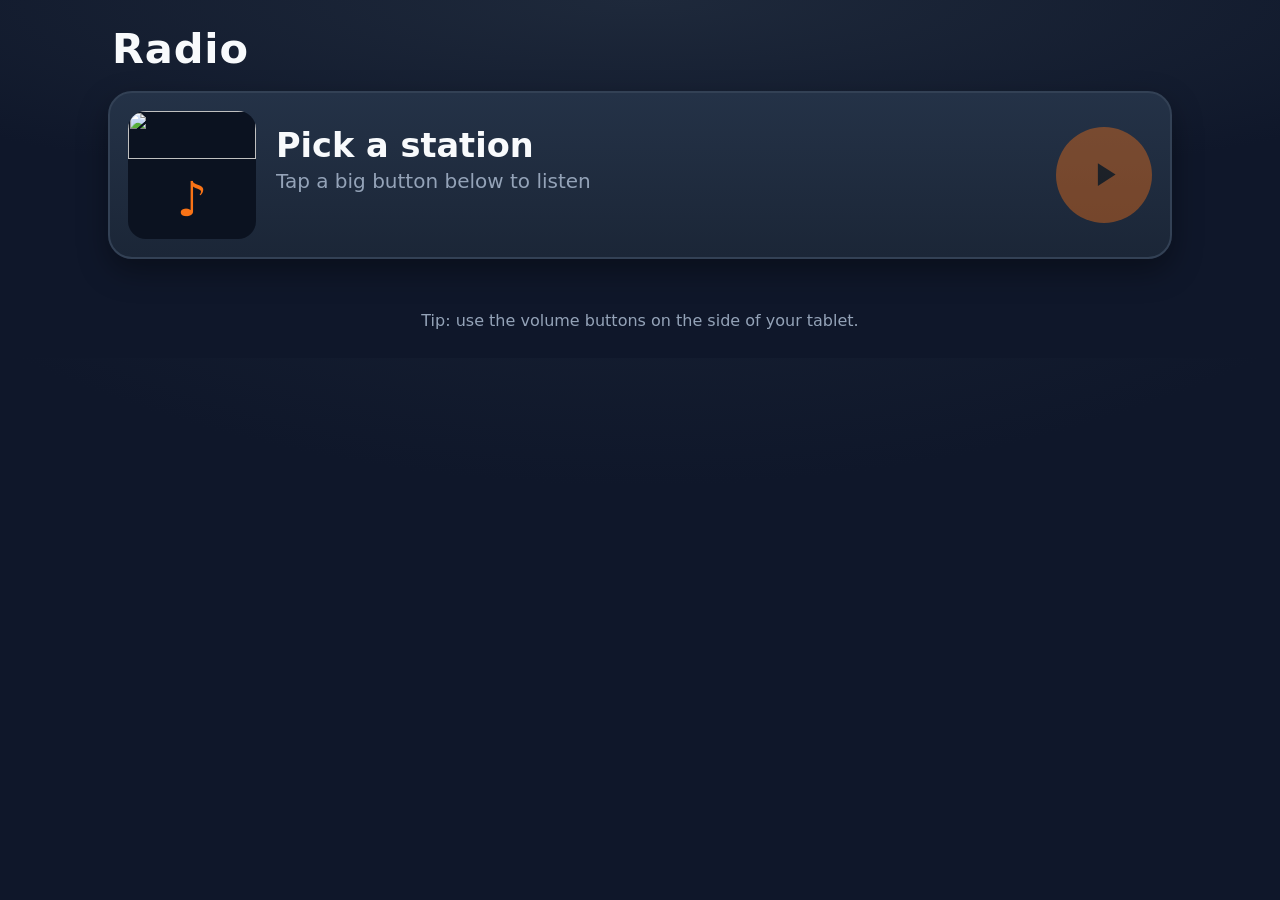
==== index.html @ dbed565b "Initial senior-friendly internet radio page" ====
<!DOCTYPE html>
<html lang="en">
<head>
  <meta charset="utf-8" />
  <meta name="viewport" content="width=device-width, initial-scale=1, viewport-fit=cover" />
  <meta name="theme-color" content="#0f172a" />
  <meta name="apple-mobile-web-app-capable" content="yes" />
  <meta name="apple-mobile-web-app-status-bar-style" content="black-translucent" />
  <meta name="apple-mobile-web-app-title" content="Radio" />
  <title>Radio</title>
  <link rel="manifest" href="manifest.webmanifest" />
  <link rel="apple-touch-icon" href="assets/logos/fm961.jpg" />
  <link rel="stylesheet" href="styles.css" />
</head>
<body>
  <main class="page">
    <h1 class="page-title">Radio</h1>

    <section class="now-playing" id="nowPlaying" data-state="idle">
      <div class="np-art">
        <img id="npLogo" alt="" src="" hidden />
        <div class="np-placeholder" id="npPlaceholder">♪</div>
        <span class="live-dot" id="liveDot" aria-hidden="true"></span>
      </div>
      <div class="np-info">
        <div class="np-name" id="npName">Pick a station</div>
        <div class="np-sub" id="npSub">Tap a big button below to listen</div>
        <div class="np-status" id="npStatus" role="status" aria-live="polite"></div>
      </div>
      <button class="np-play" id="npPlay" type="button" aria-label="Play" disabled>
        <svg viewBox="0 0 24 24" class="icon-play" aria-hidden="true"><path d="M8 5v14l11-7z"/></svg>
        <svg viewBox="0 0 24 24" class="icon-pause" aria-hidden="true"><path d="M6 5h4v14H6zM14 5h4v14h-4z"/></svg>
      </button>
    </section>

    <div class="grid" id="stations"></div>

    <p class="hint" id="hint">Tip: use the volume buttons on the side of your tablet.</p>
  </main>

  <script src="https://cdn.jsdelivr.net/npm/hls.js@1/dist/hls.min.js"></script>
  <script src="stations.js"></script>
  <script src="app.js"></script>
</body>
</html>
---- styles.css ----
:root {
  --bg: #0f172a;
  --bg-2: #1e293b;
  --card: #1e293b;
  --card-hover: #273449;
  --text: #f8fafc;
  --muted: #94a3b8;
  --accent: #f97316;
  --live: #22c55e;
  --danger: #ef4444;
  color-scheme: dark;
}

* { box-sizing: border-box; }

html, body {
  margin: 0;
  padding: 0;
  background: radial-gradient(120% 90% at 50% 0%, #1e293b 0%, #0f172a 60%);
  min-height: 100%;
}

body {
  color: var(--text);
  font-family: "Segoe UI", "Microsoft YaHei", "PingFang SC", "Noto Sans CJK SC", system-ui, sans-serif;
  -webkit-text-size-adjust: 100%;
  -webkit-tap-highlight-color: transparent;
}

.page {
  max-width: 1100px;
  margin: 0 auto;
  padding: max(18px, env(safe-area-inset-top)) 18px calc(28px + env(safe-area-inset-bottom));
}

.page-title {
  font-size: clamp(1.8rem, 5vw, 2.6rem);
  font-weight: 800;
  letter-spacing: 0.02em;
  margin: 6px 4px 18px;
}

/* ---------- Now playing ---------- */
.now-playing {
  display: flex;
  align-items: center;
  gap: 20px;
  background: linear-gradient(180deg, #243247, #1b2637);
  border: 2px solid #334155;
  border-radius: 24px;
  padding: 18px;
  box-shadow: 0 12px 30px rgba(0, 0, 0, 0.35);
  margin-bottom: 26px;
}

.np-art {
  position: relative;
  width: clamp(88px, 20vw, 128px);
  height: clamp(88px, 20vw, 128px);
  border-radius: 18px;
  overflow: hidden;
  flex: 0 0 auto;
  background: #0b1220;
  display: grid;
  place-items: center;
}

.np-art img { width: 100%; height: 100%; object-fit: cover; display: block; }

.np-placeholder { font-size: 48px; color: var(--accent); }

.live-dot {
  position: absolute;
  top: 10px;
  right: 10px;
  width: 14px;
  height: 14px;
  border-radius: 50%;
  background: var(--live);
  box-shadow: 0 0 0 0 rgba(34, 197, 94, 0.7);
  opacity: 0;
  transition: opacity 0.2s;
}

.now-playing[data-state="playing"] .live-dot { opacity: 1; animation: pulse 1.6s infinite; }

@keyframes pulse {
  0%   { box-shadow: 0 0 0 0 rgba(34, 197, 94, 0.65); }
  70%  { box-shadow: 0 0 0 14px rgba(34, 197, 94, 0); }
  100% { box-shadow: 0 0 0 0 rgba(34, 197, 94, 0); }
}

.np-info { flex: 1 1 auto; min-width: 0; }

.np-name {
  font-size: clamp(1.5rem, 4.5vw, 2.1rem);
  font-weight: 800;
  line-height: 1.15;
  overflow: hidden;
  text-overflow: ellipsis;
  white-space: nowrap;
}

.np-sub {
  font-size: clamp(1rem, 3vw, 1.25rem);
  color: var(--muted);
  margin-top: 4px;
  overflow: hidden;
  text-overflow: ellipsis;
  white-space: nowrap;
}

.np-status {
  font-size: clamp(1rem, 3vw, 1.15rem);
  color: var(--accent);
  margin-top: 8px;
  min-height: 1.2em;
  font-weight: 600;
}

.now-playing[data-state="error"] .np-status { color: var(--danger); }

.np-play {
  flex: 0 0 auto;
  width: clamp(74px, 17vw, 96px);
  height: clamp(74px, 17vw, 96px);
  border-radius: 50%;
  border: none;
  background: var(--accent);
  color: #1a1206;
  display: grid;
  place-items: center;
  cursor: pointer;
  transition: transform 0.12s, background 0.2s, opacity 0.2s;
  box-shadow: 0 8px 20px rgba(249, 115, 22, 0.4);
}

.np-play:disabled { opacity: 0.4; cursor: default; box-shadow: none; }
.np-play:not(:disabled):active { transform: scale(0.94); }
.np-play svg { width: 46%; height: 46%; fill: currentColor; }

.np-play .icon-pause { display: none; }
.now-playing[data-state="playing"] .np-play .icon-play { display: none; }
.now-playing[data-state="playing"] .np-play .icon-pause { display: block; }

/* ---------- Station grid ---------- */
.grid {
  display: grid;
  grid-template-columns: repeat(auto-fill, minmax(240px, 1fr));
  gap: 20px;
}

.station {
  appearance: none;
  text-align: left;
  border: 3px solid #334155;
  border-radius: 22px;
  background: var(--card);
  color: var(--text);
  padding: 16px;
  cursor: pointer;
  display: flex;
  flex-direction: column;
  gap: 14px;
  transition: transform 0.12s, border-color 0.2s, background 0.2s, box-shadow 0.2s;
  min-height: 200px;
}

.station:hover { background: var(--card-hover); }
.station:active { transform: scale(0.98); }
.station:focus-visible { outline: 4px solid var(--accent); outline-offset: 3px; }

.station.is-active {
  border-color: var(--accent);
  box-shadow: 0 0 0 3px rgba(249, 115, 22, 0.25), 0 12px 26px rgba(0, 0, 0, 0.4);
}

.station-art {
  width: 100%;
  aspect-ratio: 16 / 10;
  border-radius: 14px;
  overflow: hidden;
  background: #0b1220;
  display: grid;
  place-items: center;
}

.station-art img { width: 100%; height: 100%; object-fit: cover; display: block; }

.station-fallback {
  font-size: 2.6rem;
  font-weight: 800;
  color: var(--accent);
}

.station-name { font-size: 1.5rem; font-weight: 800; line-height: 1.15; }
.station-sub { font-size: 1.05rem; color: var(--muted); margin-top: 2px; }

.station-play {
  margin-top: auto;
  align-self: flex-start;
  display: inline-flex;
  align-items: center;
  gap: 10px;
  font-size: 1.15rem;
  font-weight: 700;
  color: var(--accent);
}

.station-play .dot { width: 10px; height: 10px; border-radius: 50%; background: currentColor; }
.station.is-active .station-play { color: var(--live); }

.hint {
  margin: 26px 4px 0;
  color: var(--muted);
  font-size: 1rem;
  text-align: center;
}

@media (max-width: 560px) {
  .now-playing { flex-wrap: wrap; }
  .np-info { order: 3; flex-basis: 100%; }
  .np-play { margin-left: auto; }
}

@media (prefers-reduced-motion: reduce) {
  * { transition: none !important; animation: none !important; }
}
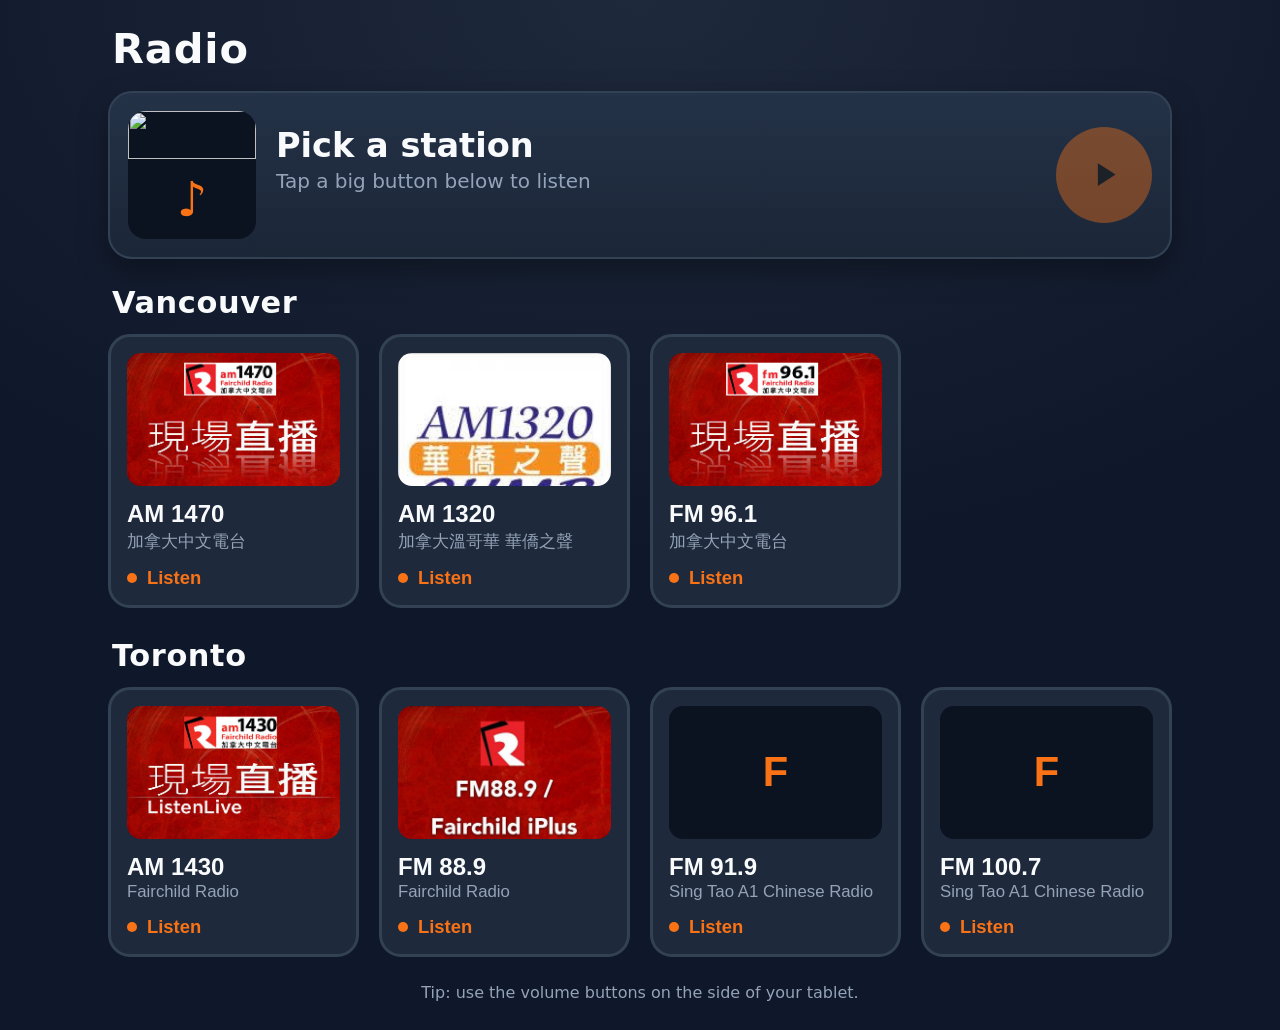
==== commit 87d1a340: "Stack station sections vertically instead of side by side" ====
--- a/index.html
+++ b/index.html
@@ -33,7 +33,7 @@
       </button>
     </section>
 
-    <div class="grid" id="stations"></div>
+    <div id="stations"></div>
 
     <p class="hint" id="hint">Tip: use the volume buttons on the side of your tablet.</p>
   </main>
--- a/styles.css
+++ b/styles.css
@@ -210,6 +210,17 @@
 .station-play .dot { width: 10px; height: 10px; border-radius: 50%; background: currentColor; }
 .station.is-active .station-play { color: var(--live); }
 
+.section-title {
+  font-size: clamp(1.4rem, 4vw, 1.9rem);
+  font-weight: 800;
+  margin: 30px 4px 14px;
+  letter-spacing: 0.02em;
+}
+
+.section-title:first-child {
+  margin-top: 0;
+}
+
 .hint {
   margin: 26px 4px 0;
   color: var(--muted);
